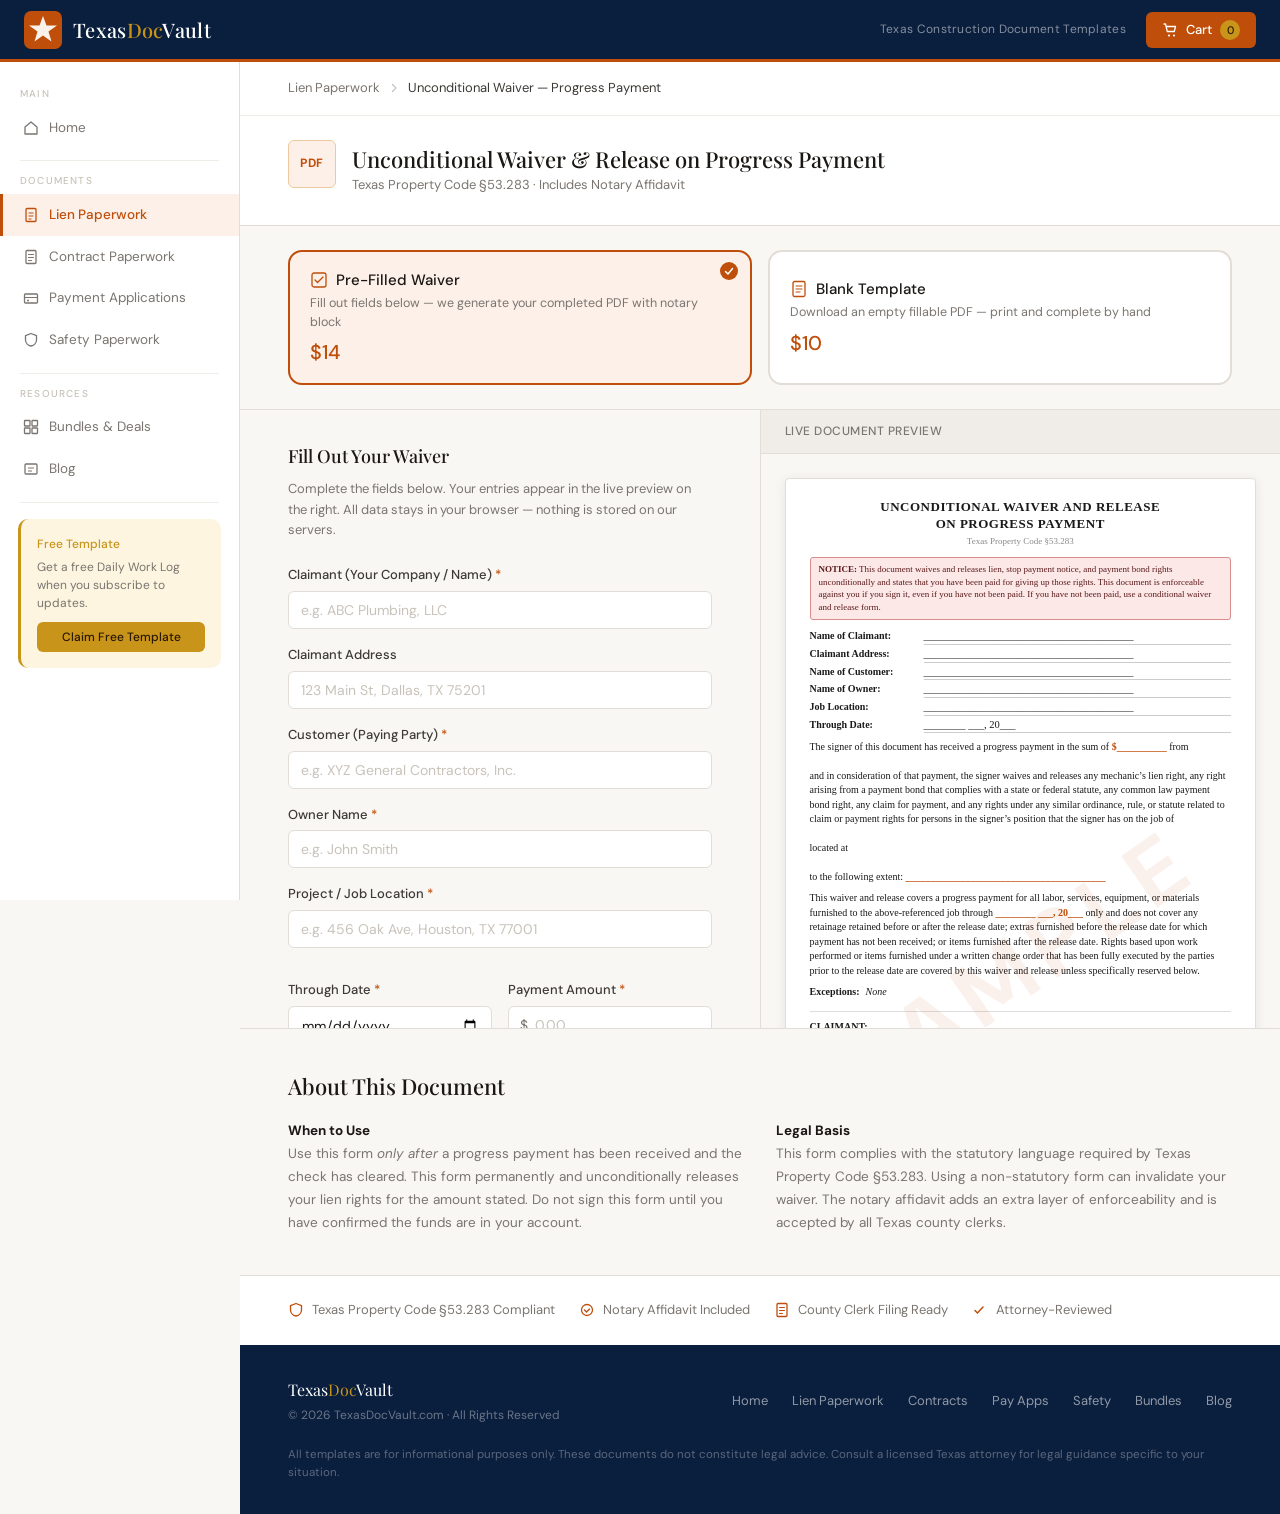
==== lien-unconditional-progress.html @ 702832e8 "Add Unconditional Waiver — Progress Payment product detail page Mirrors the Conditional Waiver page " ====
<!DOCTYPE html>
<html lang="en">
<head>
  <meta charset="UTF-8"/>
  <meta name="viewport" content="width=device-width, initial-scale=1.0"/>
  <title>Unconditional Lien Waiver — Progress Payment | TexasDocVault</title>
  <meta name="description" content="Texas Unconditional Waiver and Release on Progress Payment. Pre-fill online or download a blank template. Compliant with Texas Property Code §53.283. Includes notary affidavit."/>
  <meta name="keywords" content="unconditional lien waiver progress payment Texas, Texas Property Code 53.283, unconditional waiver fillable PDF, Texas mechanic lien waiver"/>
  <link rel="canonical" href="https://texasdocvault.com/lien-unconditional-progress.html"/>
  <link rel="stylesheet" href="css/styles.css"/>
</head>
<body>

<div class="site-layout">
  <div id="site-header"></div>
  <div id="site-sidebar"></div>

  <div class="site-body">
    <main class="main-content">

      <!-- BREADCRUMB -->
      <div class="pdp-breadcrumb">
        <a href="lien.html">Lien Paperwork</a>
        <svg width="12" height="12" viewBox="0 0 12 12" fill="none"><path d="M4.5 2.5L8 6l-3.5 3.5" stroke="currentColor" stroke-width="1.2" stroke-linecap="round"/></svg>
        <span>Unconditional Waiver — Progress Payment</span>
      </div>

      <!-- PRODUCT HEADER -->
      <div class="pdp-header">
        <div class="pdp-header-left">
          <div class="product-icon icon-pdf" style="width:48px;height:48px;font-size:12px">PDF</div>
          <div>
            <h1 class="pdp-title">Unconditional Waiver &amp; Release on Progress Payment</h1>
            <p class="pdp-subtitle">Texas Property Code §53.283 &middot; Includes Notary Affidavit</p>
          </div>
        </div>
      </div>

      <!-- PURCHASE OPTIONS -->
      <div class="pdp-options">
        <button class="pdp-option active" data-option="prefilled" onclick="selectOption('prefilled')">
          <div class="pdp-option-label">
            <svg width="18" height="18" viewBox="0 0 18 18" fill="none"><rect x="2" y="2" width="14" height="14" rx="2" stroke="currentColor" stroke-width="1.3"/><path d="M5 9l2.5 2.5L13 6" stroke="currentColor" stroke-width="1.3" stroke-linecap="round" stroke-linejoin="round"/></svg>
            Pre-Filled Waiver
          </div>
          <div class="pdp-option-desc">Fill out fields below — we generate your completed PDF with notary block</div>
          <div class="pdp-option-price">$14</div>
        </button>
        <button class="pdp-option" data-option="blank" onclick="selectOption('blank')">
          <div class="pdp-option-label">
            <svg width="18" height="18" viewBox="0 0 18 18" fill="none"><rect x="3" y="1.5" width="12" height="15" rx="1.5" stroke="currentColor" stroke-width="1.3"/><path d="M6 6h6M6 9h6M6 12h4" stroke="currentColor" stroke-width="1" stroke-linecap="round"/></svg>
            Blank Template
          </div>
          <div class="pdp-option-desc">Download an empty fillable PDF — print and complete by hand</div>
          <div class="pdp-option-price">$10</div>
        </button>
      </div>

      <!-- MAIN CONTENT AREA -->
      <div class="pdp-body">

        <!-- LEFT: FORM -->
        <div class="pdp-form-col" id="form-col">
          <div class="pdp-form-panel">
            <h2 class="pdp-form-heading">Fill Out Your Waiver</h2>
            <p class="pdp-form-note">Complete the fields below. Your entries appear in the live preview on the right. All data stays in your browser — nothing is stored on our servers.</p>

            <div class="pdp-field-group">
              <label class="pdp-label">Claimant (Your Company / Name) <span class="pdp-req">*</span></label>
              <input type="text" class="pdp-input" id="f-claimant" placeholder="e.g. ABC Plumbing, LLC" oninput="updatePreview()"/>
            </div>

            <div class="pdp-field-group">
              <label class="pdp-label">Claimant Address</label>
              <input type="text" class="pdp-input" id="f-claimant-address" placeholder="123 Main St, Dallas, TX 75201" oninput="updatePreview()"/>
            </div>

            <div class="pdp-field-group">
              <label class="pdp-label">Customer (Paying Party) <span class="pdp-req">*</span></label>
              <input type="text" class="pdp-input" id="f-customer" placeholder="e.g. XYZ General Contractors, Inc." oninput="updatePreview()"/>
            </div>

            <div class="pdp-field-group">
              <label class="pdp-label">Owner Name <span class="pdp-req">*</span></label>
              <input type="text" class="pdp-input" id="f-owner" placeholder="e.g. John Smith" oninput="updatePreview()"/>
            </div>

            <div class="pdp-field-row">
              <div class="pdp-field-group" style="flex:1">
                <label class="pdp-label">Project / Job Location <span class="pdp-req">*</span></label>
                <input type="text" class="pdp-input" id="f-location" placeholder="e.g. 456 Oak Ave, Houston, TX 77001" oninput="updatePreview()"/>
              </div>
            </div>

            <div class="pdp-field-row">
              <div class="pdp-field-group" style="flex:1">
                <label class="pdp-label">Through Date <span class="pdp-req">*</span></label>
                <input type="date" class="pdp-input" id="f-through-date" oninput="updatePreview()"/>
              </div>
              <div class="pdp-field-group" style="flex:1">
                <label class="pdp-label">Payment Amount <span class="pdp-req">*</span></label>
                <div class="pdp-input-prefix-wrap">
                  <span class="pdp-input-prefix">$</span>
                  <input type="text" class="pdp-input pdp-input-with-prefix" id="f-amount" placeholder="0.00" oninput="formatAmount(this); updatePreview()"/>
                </div>
              </div>
            </div>

            <div class="pdp-field-group">
              <label class="pdp-label">Job Description / Scope of Work <span class="pdp-req">*</span></label>
              <textarea class="pdp-input pdp-textarea" id="f-scope" placeholder="e.g. Rough-in and finish plumbing for 3-story commercial build" oninput="updatePreview()"></textarea>
            </div>

            <div class="pdp-field-group">
              <label class="pdp-label">Exceptions (if any)</label>
              <textarea class="pdp-input pdp-textarea" id="f-exceptions" placeholder="List any exceptions to this waiver, or leave blank for 'None'" oninput="updatePreview()"></textarea>
            </div>

            <div class="pdp-field-row">
              <div class="pdp-field-group" style="flex:1">
                <label class="pdp-label">County (for Notary Affidavit)</label>
                <input type="text" class="pdp-input" id="f-county" placeholder="e.g. Harris" oninput="updatePreview()"/>
              </div>
              <div class="pdp-field-group" style="flex:1">
                <label class="pdp-label">Signature Date</label>
                <input type="date" class="pdp-input" id="f-sig-date" oninput="updatePreview()"/>
              </div>
            </div>

            <div class="pdp-form-actions">
              <button class="btn btn-primary pdp-add-btn" onclick="addPrefilledToCart()">
                <svg width="16" height="16" viewBox="0 0 16 16" fill="none"><path d="M2 2h1.5l1.8 7.5h7l1.2-5H4.5" stroke="white" stroke-width="1.3" stroke-linecap="round" stroke-linejoin="round"/><circle cx="7" cy="13.5" r="1.1" fill="white"/><circle cx="12" cy="13.5" r="1.1" fill="white"/></svg>
                Add Pre-Filled Waiver to Cart — $14
              </button>
            </div>
          </div>
        </div>

        <!-- LEFT (BLANK): Simple info panel -->
        <div class="pdp-form-col pdp-blank-panel" id="blank-col" style="display:none">
          <div class="pdp-form-panel">
            <h2 class="pdp-form-heading">Blank Template</h2>
            <p class="pdp-form-note" style="margin-bottom:1.25rem">Download a blank Unconditional Waiver &amp; Release on Progress Payment. All fields are left empty for you to fill in by hand or with a PDF editor.</p>

            <div class="pdp-blank-features">
              <div class="pdp-blank-feature">
                <svg width="16" height="16" viewBox="0 0 16 16" fill="none"><path d="M3 8.5l2.5 2.5L11 5" stroke="#1d7a3a" stroke-width="1.5" stroke-linecap="round"/></svg>
                Texas Property Code §53.283 statutory language
              </div>
              <div class="pdp-blank-feature">
                <svg width="16" height="16" viewBox="0 0 16 16" fill="none"><path d="M3 8.5l2.5 2.5L11 5" stroke="#1d7a3a" stroke-width="1.5" stroke-linecap="round"/></svg>
                Notary acknowledgment block included
              </div>
              <div class="pdp-blank-feature">
                <svg width="16" height="16" viewBox="0 0 16 16" fill="none"><path d="M3 8.5l2.5 2.5L11 5" stroke="#1d7a3a" stroke-width="1.5" stroke-linecap="round"/></svg>
                Fillable fields for handwritten or digital entry
              </div>
              <div class="pdp-blank-feature">
                <svg width="16" height="16" viewBox="0 0 16 16" fill="none"><path d="M3 8.5l2.5 2.5L11 5" stroke="#1d7a3a" stroke-width="1.5" stroke-linecap="round"/></svg>
                Print-ready letter-size format
              </div>
              <div class="pdp-blank-feature">
                <svg width="16" height="16" viewBox="0 0 16 16" fill="none"><path d="M3 8.5l2.5 2.5L11 5" stroke="#1d7a3a" stroke-width="1.5" stroke-linecap="round"/></svg>
                Reusable — use on unlimited projects
              </div>
            </div>

            <div class="pdp-form-actions">
              <button class="btn btn-primary pdp-add-btn" onclick="addBlankToCart()">
                <svg width="16" height="16" viewBox="0 0 16 16" fill="none"><path d="M2 2h1.5l1.8 7.5h7l1.2-5H4.5" stroke="white" stroke-width="1.3" stroke-linecap="round" stroke-linejoin="round"/><circle cx="7" cy="13.5" r="1.1" fill="white"/><circle cx="12" cy="13.5" r="1.1" fill="white"/></svg>
                Add Blank Template to Cart — $10
              </button>
            </div>
          </div>
        </div>

        <!-- RIGHT: LIVE PREVIEW -->
        <div class="pdp-preview-col">
          <div class="pdp-preview-bar">
            <span>Live Document Preview</span>
          </div>
          <div class="pdp-preview" id="doc-preview">
            <!-- Document rendered here by JS -->
          </div>
        </div>

      </div>

      <!-- INFO SECTION -->
      <section class="section" style="border-top:1px solid var(--gray-200)">
        <h2 class="section-title" style="margin-bottom:1rem">About This Document</h2>
        <div style="display:grid;grid-template-columns:1fr 1fr;gap:2rem;font-size:13.5px;color:var(--gray-500);line-height:1.7">
          <div>
            <strong style="color:var(--gray-900)">When to Use</strong><br/>
            Use this form <em>only after</em> a progress payment has been received and the check has cleared. This form permanently and unconditionally releases your lien rights for the amount stated. Do not sign this form until you have confirmed the funds are in your account.
          </div>
          <div>
            <strong style="color:var(--gray-900)">Legal Basis</strong><br/>
            This form complies with the statutory language required by Texas Property Code §53.283. Using a non-statutory form can invalidate your waiver. The notary affidavit adds an extra layer of enforceability and is accepted by all Texas county clerks.
          </div>
        </div>
      </section>

      <!-- TRUST BAR -->
      <div class="trust-bar">
        <div class="trust-item">
          <svg width="16" height="16" viewBox="0 0 16 16" fill="none"><path d="M8 1.5l5.5 2.2V8c0 3.2-2.8 5.5-5.5 6-2.7-.5-5.5-2.8-5.5-6V3.7L8 1.5z" stroke="currentColor" stroke-width="1.3" stroke-linejoin="round"/></svg>
          Texas Property Code §53.283 Compliant
        </div>
        <div class="trust-item">
          <svg width="16" height="16" viewBox="0 0 16 16" fill="none"><circle cx="8" cy="8" r="5.5" stroke="currentColor" stroke-width="1.3"/><path d="M5.5 8l2 2 3-3" stroke="currentColor" stroke-width="1.3" stroke-linecap="round"/></svg>
          Notary Affidavit Included
        </div>
        <div class="trust-item">
          <svg width="16" height="16" viewBox="0 0 16 16" fill="none"><rect x="3" y="1.5" width="10" height="13" rx="1" stroke="currentColor" stroke-width="1.3"/><path d="M5.5 5.5h5M5.5 8.5h5M5.5 11.5h3" stroke="currentColor" stroke-width="1" stroke-linecap="round"/></svg>
          County Clerk Filing Ready
        </div>
        <div class="trust-item">
          <svg width="16" height="16" viewBox="0 0 16 16" fill="none"><path d="M3 8.5l2.5 2.5L11 5" stroke="currentColor" stroke-width="1.5" stroke-linecap="round"/></svg>
          Attorney-Reviewed
        </div>
      </div>

    </main>
  </div>

  <div id="site-footer"></div>
</div>

<div id="cart-overlay-slot"></div>
<div id="toast-slot"></div>

<script src="js/data.js"></script>
<script src="js/components.js"></script>
<script>
  initPage('lien');

  /* ── Option Toggle ─────────────────────────────── */
  function selectOption(opt) {
    document.querySelectorAll('.pdp-option').forEach(el => el.classList.remove('active'));
    document.querySelector(`.pdp-option[data-option="${opt}"]`).classList.add('active');
    document.getElementById('form-col').style.display = opt === 'prefilled' ? '' : 'none';
    document.getElementById('blank-col').style.display = opt === 'blank' ? '' : 'none';
  }

  /* ── Amount Formatting ─────────────────────────── */
  function formatAmount(el) {
    let v = el.value.replace(/[^0-9.]/g, '');
    const parts = v.split('.');
    if (parts.length > 2) v = parts[0] + '.' + parts.slice(1).join('');
    el.value = v;
  }

  /* ── Add to Cart ───────────────────────────────── */
  function addPrefilledToCart() {
    const claimant = document.getElementById('f-claimant').value.trim();
    const customer = document.getElementById('f-customer').value.trim();
    const owner    = document.getElementById('f-owner').value.trim();
    const location = document.getElementById('f-location').value.trim();
    const thruDate = document.getElementById('f-through-date').value;
    const amount   = document.getElementById('f-amount').value.trim();
    const scope    = document.getElementById('f-scope').value.trim();

    if (!claimant || !customer || !owner || !location || !thruDate || !amount || !scope) {
      showToast('Please fill out all required fields before adding to cart.');
      return;
    }

    const formData = {
      claimant,
      claimantAddress: document.getElementById('f-claimant-address').value.trim(),
      customer,
      owner,
      location,
      throughDate: thruDate,
      amount,
      scope,
      exceptions: document.getElementById('f-exceptions').value.trim(),
      county: document.getElementById('f-county').value.trim(),
      sigDate: document.getElementById('f-sig-date').value,
    };
    localStorage.setItem('tdv_prefill_lw2', JSON.stringify(formData));

    addToCart('lw-2-prefilled', 'Unconditional Waiver — Progress (Pre-Filled)', 14);
  }

  function addBlankToCart() {
    addToCart('lw-2-blank', 'Unconditional Waiver — Progress (Blank Template)', 10);
  }

  /* ── Live Preview ──────────────────────────────── */
  function val(id) { return document.getElementById(id) ? document.getElementById(id).value : ''; }
  function blank(str) { return str ? str : '<span class="prev-blank"></span>'; }
  function blankLine(str) { return str ? str : '________________________________________'; }
  function blankShort(str) { return str ? str : '________________'; }
  function blankDate(str) {
    if (!str) return '________ ___, 20___';
    const d = new Date(str + 'T00:00:00');
    return d.toLocaleDateString('en-US', { month: 'long', day: 'numeric', year: 'numeric' });
  }

  function updatePreview() {
    const claimant  = val('f-claimant');
    const address   = val('f-claimant-address');
    const customer  = val('f-customer');
    const owner     = val('f-owner');
    const location  = val('f-location');
    const thruDate  = val('f-through-date');
    const amount    = val('f-amount');
    const scope     = val('f-scope');
    const exceptions= val('f-exceptions');
    const county    = val('f-county');
    const sigDate   = val('f-sig-date');

    const amountDisplay = amount ? `$${Number(amount).toLocaleString('en-US', {minimumFractionDigits: 2, maximumFractionDigits: 2})}` : '$__________';

    document.getElementById('doc-preview').innerHTML = `
      <div class="prev-doc">
        <div class="prev-header">UNCONDITIONAL WAIVER AND RELEASE<br/>ON PROGRESS PAYMENT</div>
        <div class="prev-statute">Texas Property Code §53.283</div>

        <div class="prev-notice" style="background:#fde8e8;border-color:#d88c8c;color:#5a1a1a">
          <strong>NOTICE:</strong> This document waives and releases lien, stop payment notice, and payment bond rights unconditionally and states that you have been paid for giving up those rights. This document is enforceable against you if you sign it, even if you have not been paid. If you have not been paid, use a conditional waiver and release form.
        </div>

        <div class="prev-body">
          <div class="prev-field-row">
            <span class="prev-label">Name of Claimant:</span>
            <span class="prev-value">${blankLine(claimant)}</span>
          </div>
          <div class="prev-field-row">
            <span class="prev-label">Claimant Address:</span>
            <span class="prev-value">${blankLine(address)}</span>
          </div>
          <div class="prev-field-row">
            <span class="prev-label">Name of Customer:</span>
            <span class="prev-value">${blankLine(customer)}</span>
          </div>
          <div class="prev-field-row">
            <span class="prev-label">Name of Owner:</span>
            <span class="prev-value">${blankLine(owner)}</span>
          </div>
          <div class="prev-field-row">
            <span class="prev-label">Job Location:</span>
            <span class="prev-value">${blankLine(location)}</span>
          </div>
          <div class="prev-field-row">
            <span class="prev-label">Through Date:</span>
            <span class="prev-value">${blankDate(thruDate)}</span>
          </div>

          <div class="prev-paragraph">
            The signer of this document has received a progress payment in the sum of
            <strong>${amountDisplay}</strong>
            from <strong>${blank(customer) || '<span class="prev-blank"></span>'}</strong>
            and in consideration of that payment, the signer waives and releases any mechanic&rsquo;s
            lien right, any right arising from a payment bond that complies with a state or federal
            statute, any common law payment bond right, any claim for payment, and any rights under
            any similar ordinance, rule, or statute related to claim or payment rights for persons
            in the signer&rsquo;s position that the signer has on the job of
            <strong>${blank(owner) || '<span class="prev-blank"></span>'}</strong>
            located at <strong>${blank(location) || '<span class="prev-blank"></span>'}</strong>
            to the following extent: <strong>${scope || '________________________________________'}</strong>
          </div>

          <div class="prev-paragraph">
            This waiver and release covers a progress payment for all labor, services, equipment,
            or materials furnished to the above-referenced job through <strong>${blankDate(thruDate)}</strong>
            only and does not cover any retainage retained before or after the release date;
            extras furnished before the release date for which payment has not been received;
            or items furnished after the release date. Rights based upon work performed or items
            furnished under a written change order that has been fully executed by the parties
            prior to the release date are covered by this waiver and release unless specifically
            reserved below.
          </div>

          <div class="prev-exceptions">
            <span class="prev-label">Exceptions:</span>
            <span class="prev-value">${exceptions ? exceptions : 'None'}</span>
          </div>

          <div class="prev-sig-section">
            <div class="prev-sig-block">
              <div class="prev-sig-label">CLAIMANT:</div>
              <div class="prev-sig-name">${blankLine(claimant)}</div>
              <div class="prev-sig-line">
                <div>By: ________________________________________</div>
                <div>Title: ________________________________________</div>
                <div>Date: ${blankDate(sigDate)}</div>
              </div>
            </div>
          </div>

          <div class="prev-notary">
            <div class="prev-notary-title">NOTARY ACKNOWLEDGMENT</div>
            <div class="prev-notary-body">
              <div>STATE OF TEXAS</div>
              <div>COUNTY OF ${county ? county.toUpperCase() : '________________'}</div>
              <div style="margin-top:.3rem">
                Before me, the undersigned notary public, on this day personally appeared
                <strong>${blank(claimant) || '________________________________'}</strong>,
                known to me (or proved to me on the basis of satisfactory evidence) to be the person
                whose name is subscribed to the within instrument and acknowledged to me that he/she
                executed the same for the purposes and consideration therein expressed.
              </div>
              <div style="margin-top:.3rem">Given under my hand and seal of office this ${blankDate(sigDate)}.</div>
              <div class="prev-notary-sig">
                <div>________________________________________</div>
                <div>Notary Public, State of Texas</div>
                <div>My Commission Expires: ________________</div>
              </div>
              <div class="prev-notary-seal">[NOTARY SEAL]</div>
            </div>
          </div>
        </div>
        <div class="prev-doc-footer">texasdocvault.com</div>
      </div>
    `;
  }

  // Initial render
  updatePreview();
</script>
</body>
</html>
---- css/styles.css ----
@import url('https://fonts.googleapis.com/css2?family=Playfair+Display:wght@400;500;600&family=DM+Sans:wght@300;400;500&display=swap');

/* ── RESET & BASE ─────────────────────────────── */
*, *::before, *::after { box-sizing: border-box; margin: 0; padding: 0; }

:root {
  --navy:        #0a1e3d;
  --navy-light:  #122a52;
  --accent:      #bf4e0a;
  --accent-h:    #a33f08;
  --accent-bg:   #fdf0e8;
  --gold:        #c8941a;
  --gold-bg:     #fdf5e0;
  --green:       #1d7a3a;
  --green-bg:    #e8f5ee;
  --white:       #ffffff;
  --gray-50:     #f8f7f4;
  --gray-100:    #f0ede8;
  --gray-200:    #e2ddd6;
  --gray-300:    #c8c3ba;
  --gray-500:    #7a7570;
  --gray-700:    #3d3a36;
  --gray-900:    #1a1714;
  --radius-sm:   6px;
  --radius-md:   10px;
  --radius-lg:   14px;
  --sidebar-w:   240px;
  --header-h:    62px;
  --font-serif:  'Playfair Display', Georgia, serif;
  --font-sans:   'DM Sans', system-ui, sans-serif;
  --shadow-sm:   0 1px 3px rgba(0,0,0,.08);
  --shadow-md:   0 4px 12px rgba(0,0,0,.10);
  --shadow-lg:   0 8px 24px rgba(0,0,0,.12);
}

html { scroll-behavior: smooth; }

body {
  font-family: var(--font-sans);
  font-size: 15px;
  color: var(--gray-900);
  background: var(--gray-50);
  line-height: 1.6;
  min-height: 100vh;
  display: flex;
  flex-direction: column;
}

a { color: var(--accent); text-decoration: none; }
a:hover { text-decoration: underline; }
img { max-width: 100%; display: block; }
button { font-family: var(--font-sans); cursor: pointer; }

/* ── LAYOUT ───────────────────────────────────── */
.site-layout {
  display: flex;
  flex-direction: column;
  min-height: 100vh;
}

.site-body {
  display: flex;
  flex: 1;
  padding-top: var(--header-h);
}

.main-content {
  flex: 1;
  min-width: 0;
  margin-left: var(--sidebar-w);
}

/* ── HEADER ───────────────────────────────────── */
.site-header {
  position: fixed;
  top: 0; left: 0; right: 0;
  z-index: 200;
  height: var(--header-h);
  background: var(--navy);
  border-bottom: 3px solid var(--accent);
  display: flex;
  align-items: center;
  justify-content: space-between;
  padding: 0 1.5rem;
}

.logo {
  display: flex;
  align-items: center;
  gap: 11px;
  text-decoration: none;
}

.logo-icon {
  width: 38px;
  height: 38px;
  flex-shrink: 0;
}

.logo-text {
  font-family: var(--font-serif);
  font-size: 20px;
  font-weight: 500;
  color: #fff;
  letter-spacing: .3px;
}

.logo-text span { color: var(--gold); }

.header-right {
  display: flex;
  align-items: center;
  gap: 1.25rem;
}

.header-tagline {
  font-size: 12px;
  color: rgba(255,255,255,.5);
  letter-spacing: .3px;
}

.cart-btn {
  display: flex;
  align-items: center;
  gap: 8px;
  background: var(--accent);
  color: #fff;
  border: none;
  border-radius: var(--radius-sm);
  padding: 8px 16px;
  font-size: 13px;
  font-weight: 500;
  transition: background .15s;
}

.cart-btn:hover { background: var(--accent-h); }

.cart-count {
  background: var(--gold);
  color: #2a1800;
  border-radius: 50%;
  width: 20px; height: 20px;
  display: flex; align-items: center; justify-content: center;
  font-size: 11px;
  font-weight: 500;
}

/* ── SIDEBAR ──────────────────────────────────── */
.sidebar {
  position: fixed;
  top: var(--header-h);
  left: 0;
  bottom: 0;
  width: var(--sidebar-w);
  background: var(--white);
  border-right: 1px solid var(--gray-200);
  overflow-y: auto;
  padding: 1.5rem 0 2rem;
  z-index: 100;
}

.sidebar-section { margin-bottom: .5rem; }

.sidebar-label {
  font-size: 10px;
  font-weight: 500;
  letter-spacing: 1.2px;
  text-transform: uppercase;
  color: var(--gray-300);
  padding: 0 1.25rem;
  margin-bottom: .3rem;
}

.nav-link {
  display: flex;
  align-items: center;
  gap: 10px;
  padding: 10px 1.25rem;
  font-size: 13.5px;
  color: var(--gray-500);
  text-decoration: none;
  border-left: 3px solid transparent;
  transition: all .15s;
}

.nav-link:hover {
  background: var(--gray-50);
  color: var(--gray-900);
  text-decoration: none;
}

.nav-link.active {
  background: var(--accent-bg);
  color: var(--accent);
  border-left-color: var(--accent);
  font-weight: 500;
}

.nav-link svg { flex-shrink: 0; }

.sidebar-divider {
  height: 1px;
  background: var(--gray-100);
  margin: .75rem 1.25rem;
}

.sidebar-promo {
  margin: 1rem 1.1rem 0;
  background: var(--gold-bg);
  border-left: 3px solid var(--gold);
  border-radius: var(--radius-md);
  padding: 1rem;
}

.promo-title {
  font-size: 12px;
  font-weight: 500;
  color: var(--gold);
  margin-bottom: 4px;
}

.promo-body {
  font-size: 12px;
  color: var(--gray-500);
  line-height: 1.5;
  margin-bottom: 10px;
}

.promo-btn {
  width: 100%;
  background: var(--gold);
  color: #2a1800;
  border: none;
  border-radius: var(--radius-sm);
  padding: 7px 12px;
  font-size: 12px;
  font-weight: 500;
}

.promo-btn:hover { opacity: .9; }

/* ── HERO SECTION ─────────────────────────────── */
.hero {
  background: var(--navy);
  color: #fff;
  padding: 3.5rem 3rem;
  position: relative;
  overflow: hidden;
}

.hero-star {
  position: absolute;
  right: 3rem;
  top: 50%;
  transform: translateY(-50%);
  opacity: .06;
  pointer-events: none;
}

.hero-tag {
  display: inline-block;
  background: var(--accent);
  color: #fff;
  font-size: 10px;
  font-weight: 500;
  letter-spacing: 1.2px;
  text-transform: uppercase;
  padding: 4px 12px;
  border-radius: var(--radius-sm);
  margin-bottom: 1rem;
}

.hero h1 {
  font-family: var(--font-serif);
  font-size: 36px;
  font-weight: 500;
  line-height: 1.25;
  max-width: 520px;
  margin-bottom: 1rem;
}

.hero h1 em {
  color: var(--gold);
  font-style: normal;
}

.hero p {
  font-size: 15px;
  color: rgba(255,255,255,.7);
  max-width: 460px;
  line-height: 1.7;
  margin-bottom: 1.75rem;
}

.hero-actions { display: flex; gap: 12px; flex-wrap: wrap; }

/* ── CAT HERO (inner pages) ───────────────────── */
.cat-hero {
  background: var(--navy);
  color: #fff;
  padding: 2.25rem 3rem;
}

.cat-hero h1 {
  font-family: var(--font-serif);
  font-size: 28px;
  font-weight: 500;
  margin-bottom: .4rem;
}

.cat-hero p {
  font-size: 14px;
  color: rgba(255,255,255,.65);
  max-width: 540px;
  line-height: 1.65;
}

/* ── BUTTONS ──────────────────────────────────── */
.btn {
  display: inline-flex;
  align-items: center;
  gap: 7px;
  border-radius: var(--radius-sm);
  padding: 10px 20px;
  font-size: 14px;
  font-weight: 500;
  border: none;
  transition: all .15s;
  text-decoration: none;
}

.btn-primary {
  background: var(--accent);
  color: #fff;
}
.btn-primary:hover { background: var(--accent-h); color: #fff; text-decoration: none; }

.btn-outline-white {
  background: transparent;
  color: #fff;
  border: 1px solid rgba(255,255,255,.35);
}
.btn-outline-white:hover { background: rgba(255,255,255,.08); color: #fff; text-decoration: none; }

.btn-add {
  background: var(--accent);
  color: #fff;
  border: none;
  border-radius: var(--radius-sm);
  padding: 7px 14px;
  font-size: 13px;
  font-weight: 500;
  white-space: nowrap;
}
.btn-add:hover { background: var(--accent-h); }

/* ── STATS BAR ────────────────────────────────── */
.stats-bar {
  display: flex;
  background: var(--white);
  border-bottom: 1px solid var(--gray-200);
}

.stat-item {
  flex: 1;
  padding: 1.25rem 1rem;
  text-align: center;
  border-right: 1px solid var(--gray-200);
}
.stat-item:last-child { border-right: none; }

.stat-num {
  display: block;
  font-family: var(--font-serif);
  font-size: 22px;
  font-weight: 600;
  color: var(--accent);
}

.stat-label {
  font-size: 12px;
  color: var(--gray-500);
  margin-top: 2px;
}

/* ── SECTION ──────────────────────────────────── */
.section { padding: 2.5rem 3rem; }
.section-sm { padding: 2rem 3rem; }

.section-header {
  display: flex;
  align-items: baseline;
  justify-content: space-between;
  margin-bottom: 1.5rem;
}

.section-title {
  font-family: var(--font-serif);
  font-size: 22px;
  font-weight: 500;
  color: var(--gray-900);
}

.section-link {
  font-size: 13px;
  color: var(--accent);
  font-weight: 500;
  text-decoration: none;
}
.section-link:hover { text-decoration: underline; }

/* ── PRODUCT GRID ─────────────────────────────── */
.product-grid {
  display: grid;
  grid-template-columns: repeat(auto-fill, minmax(210px, 1fr));
  gap: 1.1rem;
}

.product-card {
  background: var(--white);
  border: 1px solid var(--gray-200);
  border-radius: var(--radius-lg);
  padding: 1.35rem;
  display: flex;
  flex-direction: column;
  box-shadow: var(--shadow-sm);
  transition: box-shadow .2s, transform .2s;
}

.product-card:hover {
  box-shadow: var(--shadow-md);
  transform: translateY(-2px);
}

.product-icon {
  width: 42px; height: 42px;
  border-radius: var(--radius-sm);
  display: flex;
  align-items: center;
  justify-content: center;
  margin-bottom: .85rem;
  font-size: 11px;
  font-weight: 700;
  letter-spacing: .5px;
}

.icon-pdf  { background: var(--accent-bg); color: var(--accent); border: 1px solid #f0c8a0; }
.icon-xlsx { background: var(--green-bg);  color: var(--green);  border: 1px solid #b0ddc0; }

.product-name {
  font-size: 13.5px;
  font-weight: 500;
  color: var(--gray-900);
  margin-bottom: .4rem;
  line-height: 1.4;
}

.product-desc {
  font-size: 12.5px;
  color: var(--gray-500);
  line-height: 1.55;
  flex: 1;
  margin-bottom: 1.1rem;
}

.product-footer {
  display: flex;
  align-items: center;
  justify-content: space-between;
}

.product-price {
  font-size: 17px;
  font-weight: 500;
  color: var(--gray-900);
}

.fmt-badge {
  display: inline-block;
  font-size: 10px;
  font-weight: 600;
  padding: 2px 7px;
  border-radius: 4px;
  margin-left: 6px;
  letter-spacing: .5px;
  vertical-align: middle;
}

.fmt-pdf  { background: var(--accent-bg); color: var(--accent); }
.fmt-xlsx { background: var(--green-bg);  color: var(--green); }

/* ── BUNDLE GRID ──────────────────────────────── */
.bundle-grid {
  display: grid;
  grid-template-columns: repeat(auto-fill, minmax(280px, 1fr));
  gap: 1.25rem;
}

.bundle-card {
  background: var(--white);
  border: 2px solid var(--accent);
  border-radius: var(--radius-lg);
  padding: 1.6rem;
  box-shadow: var(--shadow-sm);
  transition: box-shadow .2s;
}

.bundle-card:hover { box-shadow: var(--shadow-md); }

.bundle-badge {
  display: inline-block;
  background: var(--accent-bg);
  color: var(--accent);
  font-size: 10px;
  font-weight: 600;
  letter-spacing: .6px;
  text-transform: uppercase;
  padding: 3px 10px;
  border-radius: var(--radius-sm);
  margin-bottom: .85rem;
}

.bundle-name {
  font-family: var(--font-serif);
  font-size: 18px;
  font-weight: 500;
  color: var(--gray-900);
  margin-bottom: .5rem;
}

.bundle-includes {
  font-size: 13px;
  color: var(--gray-500);
  line-height: 1.6;
  margin-bottom: 1.25rem;
}

.bundle-footer {
  display: flex;
  align-items: center;
  justify-content: space-between;
  gap: 1rem;
}

.bundle-price { line-height: 1.2; }
.bundle-price-main { font-size: 26px; font-weight: 500; color: var(--gray-900); }
.bundle-price-save { font-size: 12px; color: var(--gray-500); }

.btn-bundle {
  background: var(--accent);
  color: #fff;
  border: none;
  border-radius: var(--radius-sm);
  padding: 10px 20px;
  font-size: 14px;
  font-weight: 500;
  white-space: nowrap;
}
.btn-bundle:hover { background: var(--accent-h); }

/* ── BLOG GRID ────────────────────────────────── */
.blog-grid {
  display: grid;
  grid-template-columns: repeat(auto-fill, minmax(280px, 1fr));
  gap: 1.25rem;
}

.blog-card {
  background: var(--white);
  border: 1px solid var(--gray-200);
  border-radius: var(--radius-lg);
  overflow: hidden;
  box-shadow: var(--shadow-sm);
  transition: box-shadow .2s, transform .2s;
}

.blog-card:hover {
  box-shadow: var(--shadow-md);
  transform: translateY(-2px);
}

.blog-card-img {
  height: 120px;
  background: var(--navy);
  position: relative;
  display: flex;
  align-items: center;
  justify-content: center;
  overflow: hidden;
}

.blog-cat-badge {
  position: absolute;
  top: 12px; left: 12px;
  background: var(--accent);
  color: #fff;
  font-size: 10px;
  font-weight: 600;
  letter-spacing: .6px;
  text-transform: uppercase;
  padding: 3px 9px;
  border-radius: var(--radius-sm);
}

.blog-card-body { padding: 1.1rem; }

.blog-card-title {
  font-size: 14px;
  font-weight: 500;
  color: var(--gray-900);
  line-height: 1.45;
  margin-bottom: .45rem;
}

.blog-card-excerpt {
  font-size: 12.5px;
  color: var(--gray-500);
  line-height: 1.55;
  margin-bottom: .85rem;
}

.blog-card-meta {
  display: flex;
  align-items: center;
  justify-content: space-between;
  font-size: 11.5px;
  color: var(--gray-300);
}

.read-more-link {
  color: var(--accent);
  font-weight: 500;
  font-size: 12.5px;
  text-decoration: none;
}
.read-more-link:hover { text-decoration: underline; }

/* ── TRUST BAR ────────────────────────────────── */
.trust-bar {
  display: flex;
  flex-wrap: wrap;
  gap: 1.5rem;
  padding: 1.5rem 3rem;
  background: var(--white);
  border-top: 1px solid var(--gray-200);
}

.trust-item {
  display: flex;
  align-items: center;
  gap: 8px;
  font-size: 13px;
  color: var(--gray-500);
}

.trust-item svg { color: var(--accent); flex-shrink: 0; }

/* ── CART NOTIFICATION ────────────────────────── */
.cart-toast {
  position: fixed;
  bottom: 24px;
  right: 24px;
  background: var(--navy);
  color: #fff;
  padding: 13px 22px;
  border-radius: var(--radius-md);
  font-size: 13.5px;
  border-left: 4px solid var(--accent);
  box-shadow: var(--shadow-lg);
  opacity: 0;
  transform: translateY(12px);
  transition: opacity .3s, transform .3s;
  pointer-events: none;
  z-index: 999;
  max-width: 320px;
}

.cart-toast.show {
  opacity: 1;
  transform: translateY(0);
}

/* ── CART MODAL ───────────────────────────────── */
.cart-overlay {
  display: none;
  position: fixed;
  inset: 0;
  background: rgba(0,0,0,.4);
  z-index: 500;
  align-items: flex-start;
  justify-content: flex-end;
}

.cart-overlay.open { display: flex; }

.cart-panel {
  background: var(--white);
  width: 380px;
  height: 100%;
  overflow-y: auto;
  margin-top: var(--header-h);
  padding: 1.5rem;
  box-shadow: var(--shadow-lg);
}

.cart-panel h2 {
  font-family: var(--font-serif);
  font-size: 20px;
  margin-bottom: 1.25rem;
  padding-bottom: 1rem;
  border-bottom: 1px solid var(--gray-200);
  display: flex;
  justify-content: space-between;
  align-items: center;
}

.cart-close {
  background: none;
  border: none;
  font-size: 22px;
  color: var(--gray-500);
  line-height: 1;
}

.cart-item {
  display: flex;
  justify-content: space-between;
  align-items: flex-start;
  padding: .85rem 0;
  border-bottom: 1px solid var(--gray-100);
  gap: 1rem;
}

.cart-item-name { font-size: 13.5px; font-weight: 500; color: var(--gray-900); }
.cart-item-price { font-size: 14px; font-weight: 500; white-space: nowrap; }
.cart-item-remove { font-size: 11px; color: var(--gray-300); background: none; border: none; margin-top: 4px; }
.cart-item-remove:hover { color: var(--accent); }

.cart-total {
  display: flex;
  justify-content: space-between;
  font-size: 16px;
  font-weight: 500;
  padding: 1rem 0;
  border-top: 2px solid var(--gray-200);
  margin-top: .5rem;
}

.checkout-btn {
  display: block;
  width: 100%;
  background: var(--accent);
  color: #fff;
  border: none;
  border-radius: var(--radius-sm);
  padding: 13px;
  font-size: 15px;
  font-weight: 500;
  margin-top: 1rem;
  text-align: center;
}
.checkout-btn:hover { background: var(--accent-h); }

.cart-empty {
  text-align: center;
  padding: 2rem 0;
  color: var(--gray-300);
  font-size: 14px;
}

/* ── FOOTER ───────────────────────────────────── */
.site-footer {
  background: var(--navy);
  color: rgba(255,255,255,.65);
  padding: 2rem 3rem;
  margin-left: var(--sidebar-w);
  display: flex;
  flex-wrap: wrap;
  justify-content: space-between;
  align-items: center;
  gap: 1rem;
  font-size: 13px;
}

.footer-brand {
  font-family: var(--font-serif);
  font-size: 16px;
  color: #fff;
}
.footer-brand span { color: var(--gold); }

.footer-links { display: flex; gap: 1.5rem; flex-wrap: wrap; }
.footer-links a { color: rgba(255,255,255,.55); font-size: 13px; }
.footer-links a:hover { color: #fff; text-decoration: none; }

.footer-note { font-size: 11.5px; width: 100%; margin-top: .25rem; opacity: .5; }

/* ── PRODUCT DETAIL PAGE (PDP) ───────────────── */
.pdp-breadcrumb {
  display: flex;
  align-items: center;
  gap: 8px;
  padding: 1rem 3rem;
  font-size: 13px;
  color: var(--gray-300);
  background: var(--white);
  border-bottom: 1px solid var(--gray-100);
}

.pdp-breadcrumb a { color: var(--gray-500); text-decoration: none; }
.pdp-breadcrumb a:hover { color: var(--accent); }
.pdp-breadcrumb svg { color: var(--gray-300); }
.pdp-breadcrumb span { color: var(--gray-700); }

.pdp-header {
  display: flex;
  align-items: center;
  justify-content: space-between;
  padding: 1.5rem 3rem;
  background: var(--white);
  border-bottom: 1px solid var(--gray-200);
}

.pdp-header-left {
  display: flex;
  align-items: center;
  gap: 1rem;
}

.pdp-title {
  font-family: var(--font-serif);
  font-size: 22px;
  font-weight: 500;
  color: var(--gray-900);
  line-height: 1.3;
}

.pdp-subtitle {
  font-size: 13px;
  color: var(--gray-500);
  margin-top: 2px;
}

/* ── PDP Options Toggle ──────────────────────── */
.pdp-options {
  display: flex;
  gap: 1rem;
  padding: 1.5rem 3rem;
  background: var(--gray-50);
  border-bottom: 1px solid var(--gray-200);
}

.pdp-option {
  flex: 1;
  background: var(--white);
  border: 2px solid var(--gray-200);
  border-radius: var(--radius-lg);
  padding: 1.1rem 1.25rem;
  text-align: left;
  cursor: pointer;
  transition: all .15s;
  position: relative;
}

.pdp-option:hover { border-color: var(--gray-300); }

.pdp-option.active {
  border-color: var(--accent);
  background: var(--accent-bg);
}

.pdp-option.active::before {
  content: '';
  position: absolute;
  top: 10px;
  right: 12px;
  width: 18px;
  height: 18px;
  background: var(--accent);
  border-radius: 50%;
  background-image: url("data:image/svg+xml,%3Csvg width='12' height='12' viewBox='0 0 12 12' fill='none' xmlns='http://www.w3.org/2000/svg'%3E%3Cpath d='M2.5 6.5L5 9L9.5 3.5' stroke='white' stroke-width='1.5' stroke-linecap='round' stroke-linejoin='round'/%3E%3C/svg%3E");
  background-repeat: no-repeat;
  background-position: center;
}

.pdp-option-label {
  display: flex;
  align-items: center;
  gap: 8px;
  font-size: 15px;
  font-weight: 500;
  color: var(--gray-900);
  margin-bottom: 4px;
}

.pdp-option-label svg { color: var(--accent); }

.pdp-option-desc {
  font-size: 12.5px;
  color: var(--gray-500);
  line-height: 1.5;
  margin-bottom: 8px;
}

.pdp-option-price {
  font-size: 20px;
  font-weight: 500;
  color: var(--accent);
}

/* ── PDP Body (form + preview) ───────────────── */
.pdp-body {
  display: flex;
  gap: 0;
  height: calc(100vh - var(--header-h) - 220px);
  min-height: 500px;
}

.pdp-form-col {
  flex: 1;
  min-width: 0;
  border-right: 1px solid var(--gray-200);
  overflow-y: auto;
}

.pdp-form-panel {
  padding: 2rem 3rem;
}

.pdp-form-heading {
  font-family: var(--font-serif);
  font-size: 18px;
  font-weight: 500;
  color: var(--gray-900);
  margin-bottom: .5rem;
}

.pdp-form-note {
  font-size: 13px;
  color: var(--gray-500);
  line-height: 1.6;
  margin-bottom: 1.5rem;
}

.pdp-field-group { margin-bottom: 1rem; }

.pdp-field-row {
  display: flex;
  gap: 1rem;
  margin-bottom: 1rem;
}

.pdp-label {
  display: block;
  font-size: 13px;
  font-weight: 500;
  color: var(--gray-700);
  margin-bottom: 5px;
}

.pdp-req { color: var(--accent); }

.pdp-input {
  width: 100%;
  padding: 9px 12px;
  font-size: 14px;
  font-family: var(--font-sans);
  border: 1px solid var(--gray-200);
  border-radius: var(--radius-sm);
  color: var(--gray-900);
  background: var(--white);
  transition: border-color .15s;
}

.pdp-input:focus {
  outline: none;
  border-color: var(--accent);
  box-shadow: 0 0 0 3px rgba(191,78,10,.1);
}

.pdp-input::placeholder { color: var(--gray-300); }

.pdp-textarea {
  min-height: 72px;
  resize: vertical;
  line-height: 1.5;
}

.pdp-input-prefix-wrap {
  position: relative;
  display: flex;
  align-items: center;
}

.pdp-input-prefix {
  position: absolute;
  left: 12px;
  font-size: 14px;
  color: var(--gray-500);
  pointer-events: none;
}

.pdp-input-with-prefix { padding-left: 26px; }

.pdp-form-actions {
  margin-top: 1.5rem;
  padding-top: 1.5rem;
  border-top: 1px solid var(--gray-100);
}

.pdp-add-btn {
  width: 100%;
  justify-content: center;
  padding: 13px 20px;
  font-size: 15px;
}

/* ── Blank panel features ────────────────────── */
.pdp-blank-features {
  display: flex;
  flex-direction: column;
  gap: 10px;
  margin-bottom: 1.5rem;
}

.pdp-blank-feature {
  display: flex;
  align-items: center;
  gap: 10px;
  font-size: 13.5px;
  color: var(--gray-700);
}

.pdp-blank-feature svg { flex-shrink: 0; }

/* ── PDP Preview Column ──────────────────────── */
.pdp-preview-col {
  flex: 1;
  min-width: 0;
  background: var(--gray-50);
  display: flex;
  flex-direction: column;
  overflow: hidden;
}

.pdp-preview-bar {
  padding: .75rem 1.5rem;
  font-size: 12px;
  font-weight: 500;
  color: var(--gray-500);
  letter-spacing: .5px;
  text-transform: uppercase;
  background: var(--gray-100);
  border-bottom: 1px solid var(--gray-200);
}

.pdp-preview {
  flex: 1;
  padding: 1.5rem;
  overflow-y: auto;
}

/* ── Document Preview Styles ─────────────────── */
.prev-doc {
  background: #fff;
  border: 1px solid var(--gray-200);
  border-radius: 4px;
  padding: 1.25rem 1.5rem;
  font-family: 'Times New Roman', Times, serif;
  font-size: 10.5px;
  line-height: 1.4;
  color: #1a1a1a;
  box-shadow: 0 2px 12px rgba(0,0,0,.08);
  max-width: 560px;
  margin: 0 auto;
  position: relative;
  overflow: hidden;
  user-select: none;
  -webkit-user-select: none;
  -moz-user-select: none;
  -ms-user-select: none;
}

/* ── SAMPLE Watermark ────────────────────────── */
.prev-doc::before {
  content: 'SAMPLE';
  position: absolute;
  top: 50%;
  left: 50%;
  transform: translate(-50%, -50%) rotate(-35deg);
  font-family: var(--font-sans);
  font-size: 90px;
  font-weight: 700;
  color: rgba(191, 78, 10, .08);
  letter-spacing: 12px;
  pointer-events: none;
  z-index: 10;
  white-space: nowrap;
}

.prev-header {
  text-align: center;
  font-size: 13px;
  font-weight: 700;
  letter-spacing: .5px;
  margin-bottom: 2px;
  line-height: 1.3;
}

.prev-statute {
  text-align: center;
  font-size: 9px;
  color: #888;
  margin-bottom: .6rem;
}

.prev-notice {
  background: #fffbe6;
  border: 1px solid #e8d88c;
  border-radius: 3px;
  padding: 5px 8px;
  font-size: 9px;
  line-height: 1.4;
  margin-bottom: .6rem;
  color: #5a4d1a;
}

.prev-body { margin-top: .25rem; }

.prev-field-row {
  display: flex;
  gap: 4px;
  margin-bottom: 2px;
  align-items: baseline;
}

.prev-field-row .prev-label {
  font-weight: 700;
  font-size: 10px;
  white-space: nowrap;
  min-width: 110px;
}

.prev-field-row .prev-value {
  flex: 1;
  border-bottom: 1px solid #ccc;
  min-height: 13px;
  font-size: 10.5px;
  padding-bottom: 0;
}

.prev-blank {
  display: inline-block;
  width: 100%;
  min-width: 60px;
}

.prev-paragraph {
  margin: .4rem 0;
  text-align: left;
  font-size: 10px;
  line-height: 1.45;
}

.prev-paragraph strong {
  color: var(--accent);
  font-weight: 600;
}

.prev-exceptions {
  margin: .4rem 0;
  display: flex;
  gap: 6px;
}

.prev-exceptions .prev-label {
  font-weight: 700;
  font-size: 10px;
  white-space: nowrap;
}

.prev-exceptions .prev-value {
  font-size: 10px;
  font-style: italic;
}

.prev-sig-section {
  margin-top: .75rem;
  padding-top: .5rem;
  border-top: 1px solid #ddd;
}

.prev-sig-block { margin-bottom: .5rem; }

.prev-sig-label {
  font-weight: 700;
  font-size: 10px;
  margin-bottom: 3px;
}

.prev-sig-name {
  font-size: 10.5px;
  margin-bottom: 4px;
  border-bottom: 1px solid #ccc;
  padding-bottom: 1px;
}

.prev-sig-line {
  display: flex;
  flex-direction: column;
  gap: 3px;
  font-size: 10px;
}

.prev-notary {
  margin-top: .75rem;
  padding-top: .5rem;
  border-top: 2px solid #333;
}

.prev-notary-title {
  text-align: center;
  font-size: 11px;
  font-weight: 700;
  letter-spacing: .5px;
  margin-bottom: .4rem;
}

.prev-notary-body {
  font-size: 10px;
  line-height: 1.4;
}

.prev-notary-body strong { color: var(--accent); }

.prev-notary-sig {
  margin-top: .6rem;
  font-size: 10px;
  line-height: 1.7;
}

.prev-notary-seal {
  margin-top: .4rem;
  width: 70px;
  height: 70px;
  border: 1.5px dashed #e0e0e0;
  border-radius: 50%;
  display: flex;
  align-items: center;
  justify-content: center;
  text-align: center;
  font-size: 7.5px;
  color: #d5d5d5;
  letter-spacing: .5px;
  line-height: 1.3;
  margin-left: auto;
}

.prev-doc-footer {
  margin-top: .6rem;
  padding-top: .4rem;
  border-top: 1px solid #eee;
  font-family: var(--font-sans);
  font-size: 7.5px;
  color: #bbb;
  letter-spacing: .3px;
}

/* ── RESPONSIVE ───────────────────────────────── */
@media (max-width: 900px) {
  :root { --sidebar-w: 0px; }
  .sidebar { transform: translateX(-240px); transition: transform .3s; width: 240px; }
  .sidebar.open { transform: translateX(0); }
  .main-content { margin-left: 0; }
  .site-footer { margin-left: 0; }
  .hero { padding: 2.5rem 1.5rem; }
  .cat-hero { padding: 1.75rem 1.5rem; }
  .section { padding: 2rem 1.5rem; }
  .trust-bar { padding: 1.25rem 1.5rem; }
  .hero h1 { font-size: 28px; }
  .header-tagline { display: none; }
  .pdp-header { padding: 1.25rem 1.5rem; }
  .pdp-breadcrumb { padding: .75rem 1.5rem; }
  .pdp-options { flex-direction: column; padding: 1rem 1.5rem; }
  .pdp-body { flex-direction: column; }
  .pdp-form-col { border-right: none; border-bottom: 1px solid var(--gray-200); }
  .pdp-form-panel { padding: 1.5rem; }
  .pdp-field-row { flex-direction: column; gap: 0; }
  .pdp-preview-col { min-height: 500px; }
  .pdp-preview { padding: 1rem; }
  .prev-doc { padding: 1.5rem 1rem; }
}
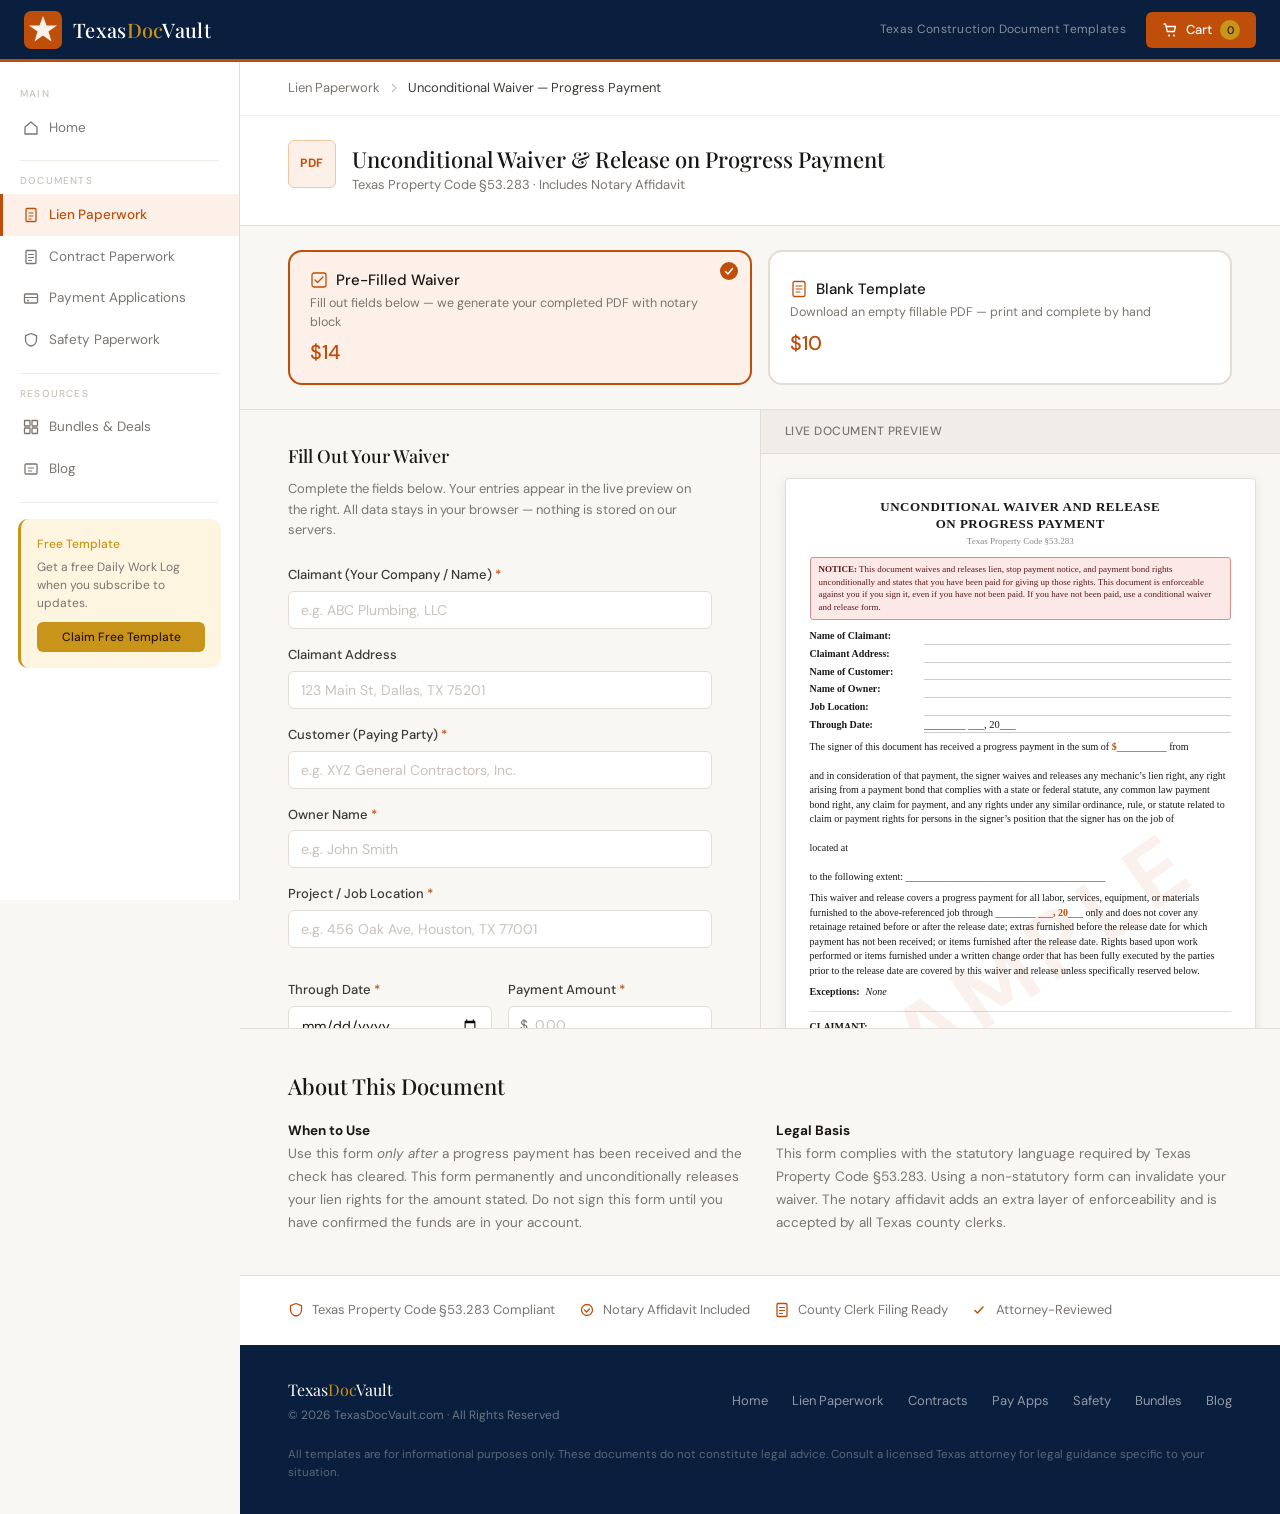
==== commit f79a1aa7: "Fix double lines in waiver previews — use CSS borders instead of underscores Replaced underscore cha" ====
--- a/lien-unconditional-progress.html
+++ b/lien-unconditional-progress.html
@@ -291,7 +291,7 @@
   /* ── Live Preview ──────────────────────────────── */
   function val(id) { return document.getElementById(id) ? document.getElementById(id).value : ''; }
   function blank(str) { return str ? str : '<span class="prev-blank"></span>'; }
-  function blankLine(str) { return str ? str : '________________________________________'; }
+  function blankLine(str) { return str ? str : '&nbsp;'; }
   function blankShort(str) { return str ? str : '________________'; }
   function blankDate(str) {
     if (!str) return '________ ___, 20___';
@@ -349,30 +349,9 @@
             <span class="prev-value">${blankDate(thruDate)}</span>
           </div>
 
-          <div class="prev-paragraph">
-            The signer of this document has received a progress payment in the sum of
-            <strong>${amountDisplay}</strong>
-            from <strong>${blank(customer) || '<span class="prev-blank"></span>'}</strong>
-            and in consideration of that payment, the signer waives and releases any mechanic&rsquo;s
-            lien right, any right arising from a payment bond that complies with a state or federal
-            statute, any common law payment bond right, any claim for payment, and any rights under
-            any similar ordinance, rule, or statute related to claim or payment rights for persons
-            in the signer&rsquo;s position that the signer has on the job of
-            <strong>${blank(owner) || '<span class="prev-blank"></span>'}</strong>
-            located at <strong>${blank(location) || '<span class="prev-blank"></span>'}</strong>
-            to the following extent: <strong>${scope || '________________________________________'}</strong>
-          </div>
-
-          <div class="prev-paragraph">
-            This waiver and release covers a progress payment for all labor, services, equipment,
-            or materials furnished to the above-referenced job through <strong>${blankDate(thruDate)}</strong>
-            only and does not cover any retainage retained before or after the release date;
-            extras furnished before the release date for which payment has not been received;
-            or items furnished after the release date. Rights based upon work performed or items
-            furnished under a written change order that has been fully executed by the parties
-            prior to the release date are covered by this waiver and release unless specifically
-            reserved below.
-          </div>
+          <div class="prev-paragraph">The signer of this document has received a progress payment in the sum of <strong>${amountDisplay}</strong> from <strong>${blank(customer) || '<span class="prev-blank"></span>'}</strong> and in consideration of that payment, the signer waives and releases any mechanic&rsquo;s lien right, any right arising from a payment bond that complies with a state or federal statute, any common law payment bond right, any claim for payment, and any rights under any similar ordinance, rule, or statute related to claim or payment rights for persons in the signer&rsquo;s position that the signer has on the job of <strong>${blank(owner) || '<span class="prev-blank"></span>'}</strong> located at <strong>${blank(location) || '<span class="prev-blank"></span>'}</strong> to the following extent: <strong>${scope || '________________________________________'}</strong></div>
+
+          <div class="prev-paragraph">This waiver and release covers a progress payment for all labor, services, equipment, or materials furnished to the above-referenced job through <strong>${blankDate(thruDate)}</strong> only and does not cover any retainage retained before or after the release date; extras furnished before the release date for which payment has not been received; or items furnished after the release date. Rights based upon work performed or items furnished under a written change order that has been fully executed by the parties prior to the release date are covered by this waiver and release unless specifically reserved below.</div>
 
           <div class="prev-exceptions">
             <span class="prev-label">Exceptions:</span>
@@ -384,8 +363,8 @@
               <div class="prev-sig-label">CLAIMANT:</div>
               <div class="prev-sig-name">${blankLine(claimant)}</div>
               <div class="prev-sig-line">
-                <div>By: ________________________________________</div>
-                <div>Title: ________________________________________</div>
+                <div>By: <span style="display:inline-block;width:260px;border-bottom:1px solid #ccc">&nbsp;</span></div>
+                <div>Title: <span style="display:inline-block;width:248px;border-bottom:1px solid #ccc">&nbsp;</span></div>
                 <div>Date: ${blankDate(sigDate)}</div>
               </div>
             </div>
@@ -405,9 +384,9 @@
               </div>
               <div style="margin-top:.3rem">Given under my hand and seal of office this ${blankDate(sigDate)}.</div>
               <div class="prev-notary-sig">
-                <div>________________________________________</div>
+                <div><span style="display:inline-block;width:260px;border-bottom:1px solid #ccc">&nbsp;</span></div>
                 <div>Notary Public, State of Texas</div>
-                <div>My Commission Expires: ________________</div>
+                <div>My Commission Expires: <span style="display:inline-block;width:140px;border-bottom:1px solid #ccc">&nbsp;</span></div>
               </div>
               <div class="prev-notary-seal">[NOTARY SEAL]</div>
             </div>
--- a/css/styles.css
+++ b/css/styles.css
@@ -1147,6 +1147,9 @@
   min-height: 13px;
   font-size: 10.5px;
   padding-bottom: 0;
+  overflow: hidden;
+  white-space: nowrap;
+  text-overflow: ellipsis;
 }
 
 .prev-blank {
